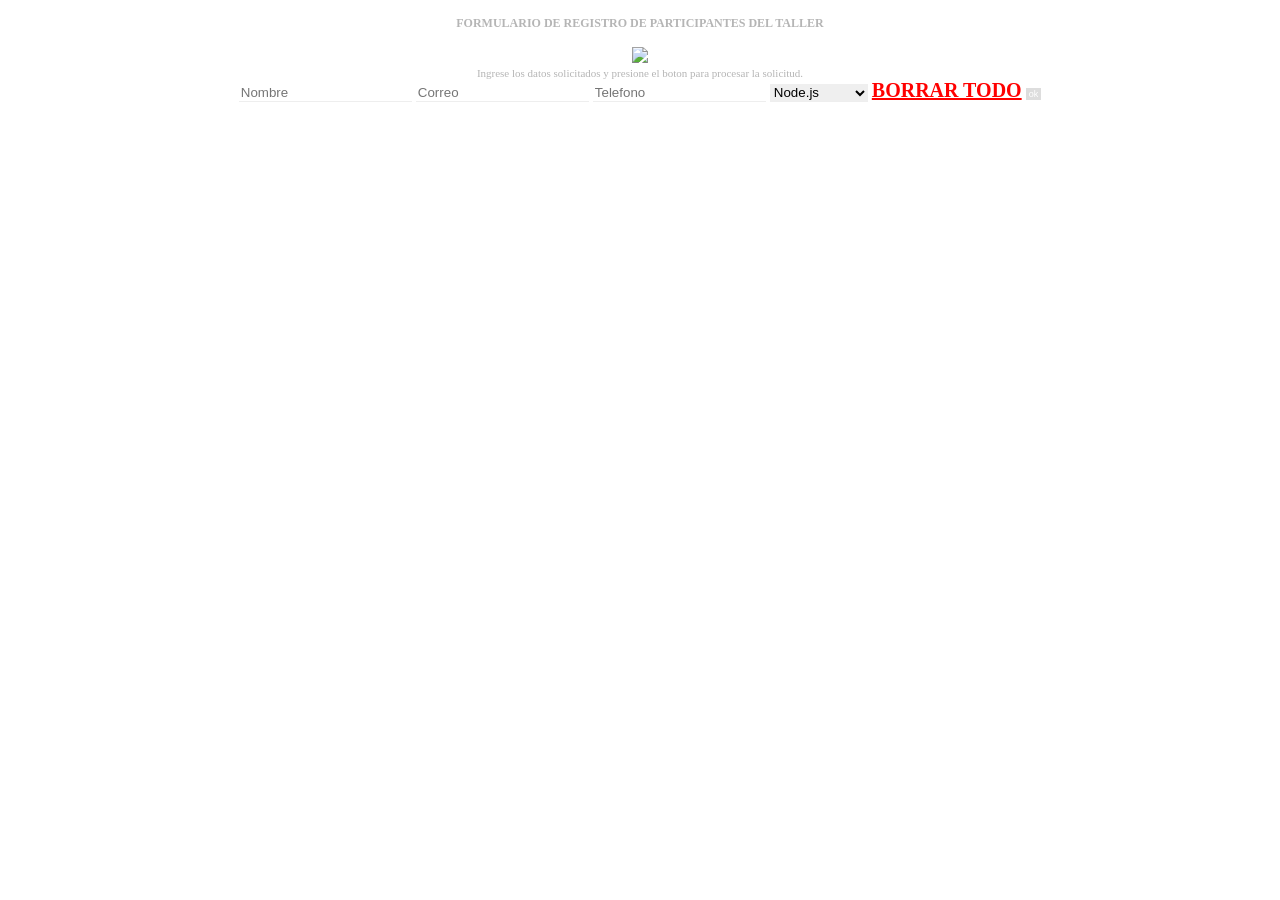
==== index.html @ 878ae9d2 "Agrega version inicial del formulario de inscripcion" ====
<!DOCTYPE html>
<html lang="es">
  <head>
    <meta charset="UTF-8" />
    <title>pagina1</title>
    <link rel="stylesheet" href="estilos.css" />
  </head>
  <body>
    <h4>FORMULARIO DE REGISTRO DE PARTICIPANTES DEL TALLER</h4>
    <img src="img/banner.png" />
    <p>
      Ingrese los datos solicitados y presione el boton para procesar la
      solicitud.
    </p>
    <input id="nombre" placeholder="Nombre" />
    <input id="correo" placeholder="Correo" />
    <input id="telefono" placeholder="Telefono" />
    <select id="taller">
      <option>Node.js</option>
      <option>Figma</option>
      <option>Git</option>
      <option>Testing</option>
      <option>CSS</option>
      <option>APIs</option>
      <option>React</option>
      <option>GitHub</option>
      <option>HTML</option>
      <option>Accesibilidad</option>
      <option>JavaScript</option>
      <option>Markdown</option>
    </select>
    <a href="#" id="borrar">BORRAR TODO</a>
    <button id="enviar">ok</button>
    <script src="app.js"></script>
  </body>
</html>
---- estilos.css ----
body {
  font-family: "Times New Roman";
  text-align: center;
  color: #b5b5b5;
  margin: 0;
}
h4 {
  font-size: 12px;
}
p {
  font-size: 11px;
  margin: 0;
}
input,
select {
  border: none;
  border-bottom: 1px solid #eeeeee;
  margin: 0;
}
button {
  font-size: 9px;
  padding: 1px 3px;
  background: #ddd;
  color: #fff;
  border: none;
}
a {
  color: red;
  font-size: 20px;
  font-weight: bold;
}
*:focus {
  outline: none;
}
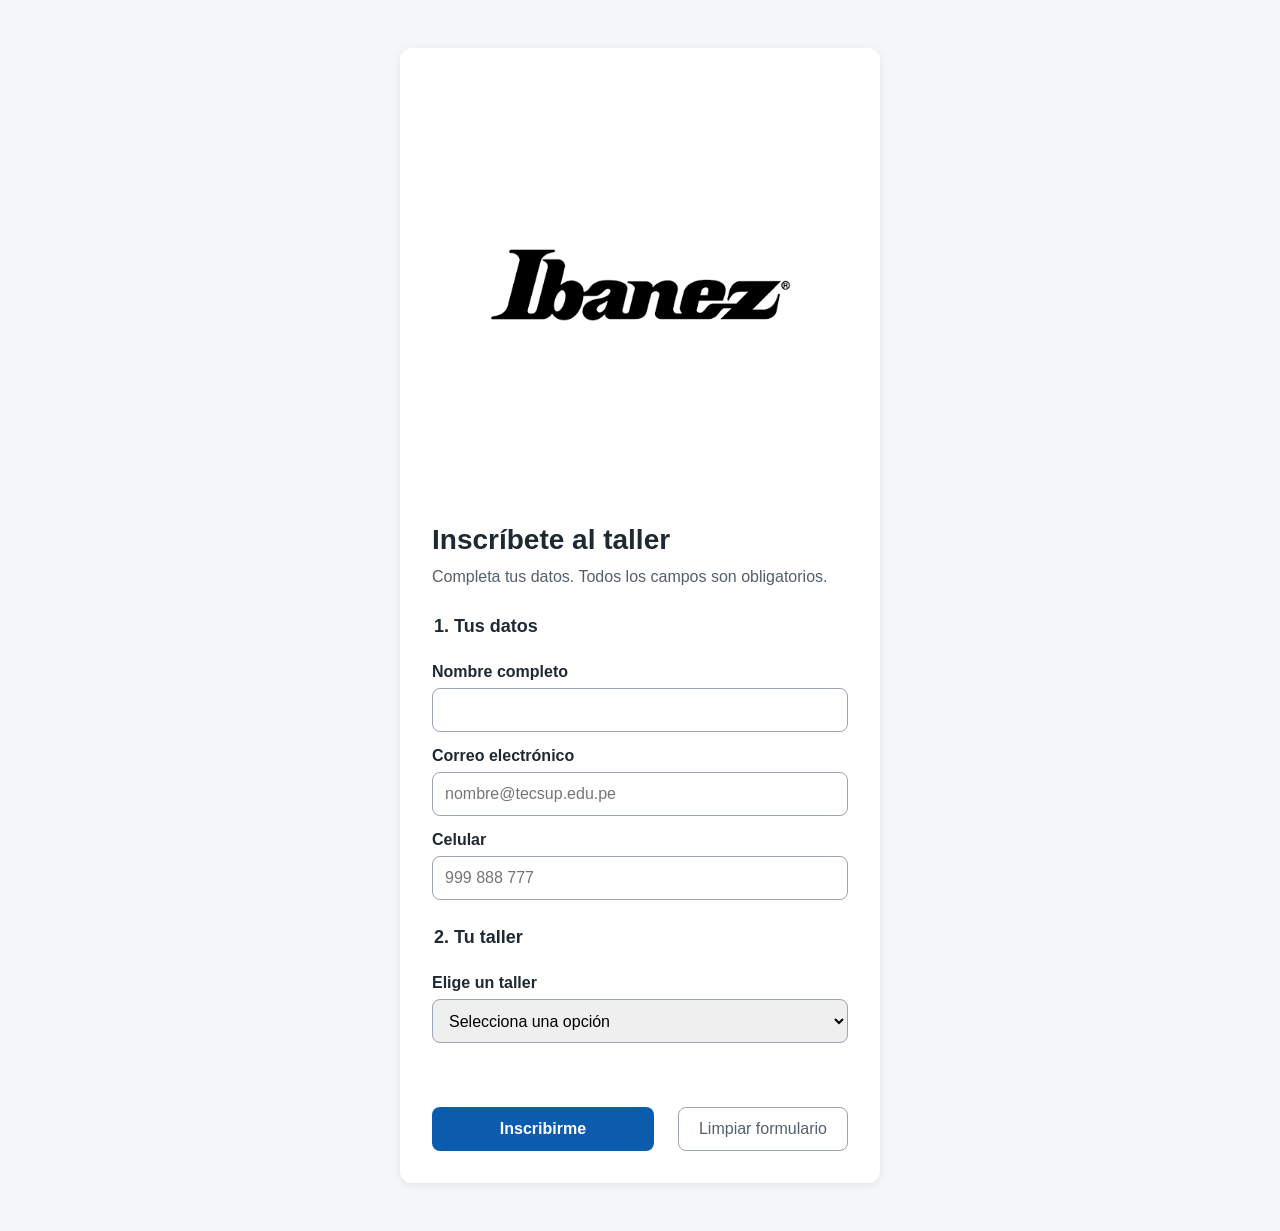
==== commit 0b180dce: "Redisena el formulario aplicando principios de UX/UI" ====
--- a/index.html
+++ b/index.html
@@ -2,35 +2,76 @@
 <html lang="es">
   <head>
     <meta charset="UTF-8" />
-    <title>pagina1</title>
+    <meta name="viewport" content="width=device-width, initial-scale=1.0" />
+    <title>Inscripción al taller</title>
     <link rel="stylesheet" href="estilos.css" />
   </head>
   <body>
-    <h4>FORMULARIO DE REGISTRO DE PARTICIPANTES DEL TALLER</h4>
-    <img src="img/banner.png" />
-    <p>
-      Ingrese los datos solicitados y presione el boton para procesar la
-      solicitud.
-    </p>
-    <input id="nombre" placeholder="Nombre" />
-    <input id="correo" placeholder="Correo" />
-    <input id="telefono" placeholder="Telefono" />
-    <select id="taller">
-      <option>Node.js</option>
-      <option>Figma</option>
-      <option>Git</option>
-      <option>Testing</option>
-      <option>CSS</option>
-      <option>APIs</option>
-      <option>React</option>
-      <option>GitHub</option>
-      <option>HTML</option>
-      <option>Accesibilidad</option>
-      <option>JavaScript</option>
-      <option>Markdown</option>
-    </select>
-    <a href="#" id="borrar">BORRAR TODO</a>
-    <button id="enviar">ok</button>
+    <main class="tarjeta">
+      <img
+        src="img/banner.png"
+        alt="Estudiantes programando en el laboratorio"
+      />
+      <h1>Inscríbete al taller</h1>
+      <p class="ayuda">
+        Completa tus datos. Todos los campos son obligatorios.
+      </p>
+
+      <form id="formulario" novalidate>
+        <fieldset>
+          <legend>1. Tus datos</legend>
+          <label for="nombre">Nombre completo</label>
+          <input id="nombre" type="text" autocomplete="name" required />
+
+          <label for="correo">Correo electrónico</label>
+          <input
+            id="correo"
+            type="email"
+            autocomplete="email"
+            placeholder="nombre@tecsup.edu.pe"
+            required
+          />
+
+          <label for="telefono">Celular</label>
+          <input id="telefono" type="tel" placeholder="999 888 777" required />
+        </fieldset>
+
+        <fieldset>
+          <legend>2. Tu taller</legend>
+          <label for="taller">Elige un taller</label>
+          <select id="taller" required>
+            <option value="">Selecciona una opción</option>
+            <optgroup label="Control de versiones">
+              <option>Git</option>
+              <option>GitHub</option>
+              <option>Markdown</option>
+            </optgroup>
+            <optgroup label="Desarrollo web">
+              <option>HTML</option>
+              <option>CSS</option>
+              <option>JavaScript</option>
+              <option>React</option>
+              <option>Node.js</option>
+              <option>APIs</option>
+            </optgroup>
+            <optgroup label="Diseño y calidad">
+              <option>Figma</option>
+              <option>Accesibilidad</option>
+              <option>Testing</option>
+            </optgroup>
+          </select>
+        </fieldset>
+
+        <p id="mensaje" class="mensaje" role="status"></p>
+
+        <div class="acciones">
+          <button type="submit" class="boton-principal">Inscribirme</button>
+          <button type="reset" class="boton-secundario">
+            Limpiar formulario
+          </button>
+        </div>
+      </form>
+    </main>
     <script src="app.js"></script>
   </body>
 </html>
--- a/estilos.css
+++ b/estilos.css
@@ -1,34 +1,130 @@
+:root {
+  --color-primario: #0b5cad;
+  --color-texto: #1f2933;
+  --color-suave: #52606d;
+  --color-borde: #9aa5b1;
+  --color-fondo: #f4f6f8;
+  --color-error: #b42318;
+  --color-exito: #067647;
+  --espacio: 16px;
+}
+
+* {
+  box-sizing: border-box;
+}
+
 body {
-  font-family: "Times New Roman";
-  text-align: center;
-  color: #b5b5b5;
   margin: 0;
+  padding: var(--espacio);
+  font-family: Arial, Helvetica, sans-serif;
+  font-size: 16px;
+  line-height: 1.5;
+  color: var(--color-texto);
+  background: var(--color-fondo);
 }
-h4 {
-  font-size: 12px;
+
+.tarjeta {
+  max-width: 480px;
+  margin: 32px auto;
+  padding: 32px;
+  background: #ffffff;
+  border-radius: 12px;
+  box-shadow: 0 2px 8px rgba(0, 0, 0, 0.08);
 }
-p {
-  font-size: 11px;
-  margin: 0;
+
+.tarjeta img {
+  width: 100%;
+  border-radius: 8px;
 }
+
+h1 {
+  font-size: 28px;
+  margin: 16px 0 4px;
+}
+.ayuda {
+  color: var(--color-suave);
+  margin: 0 0 24px;
+}
+
+fieldset {
+  border: none;
+  padding: 0;
+  margin: 0 0 24px;
+}
+legend {
+  font-size: 18px;
+  font-weight: bold;
+  margin-bottom: 8px;
+}
+label {
+  display: block;
+  font-weight: bold;
+  margin: 12px 0 4px;
+}
+
 input,
 select {
+  width: 100%;
+  min-height: 44px;
+  padding: 8px 12px;
+  font-size: 16px;
+  border: 1px solid var(--color-borde);
+  border-radius: 8px;
+}
+
+.validado input:invalid,
+.validado select:invalid {
+  border: 2px solid var(--color-error);
+}
+
+.acciones {
+  display: flex;
+  gap: 24px;
+  flex-wrap: wrap;
+}
+
+button {
+  min-height: 44px;
+  padding: 10px 20px;
+  font-size: 16px;
+  border-radius: 8px;
+  cursor: pointer;
+}
+
+.boton-principal {
+  flex: 1;
+  background: var(--color-primario);
+  color: #ffffff;
   border: none;
-  border-bottom: 1px solid #eeeeee;
-  margin: 0;
-}
-button {
-  font-size: 9px;
-  padding: 1px 3px;
-  background: #ddd;
-  color: #fff;
-  border: none;
-}
-a {
-  color: red;
-  font-size: 20px;
   font-weight: bold;
 }
-*:focus {
-  outline: none;
+
+.boton-principal:disabled {
+  opacity: 0.6;
+  cursor: wait;
 }
+
+.boton-secundario {
+  background: transparent;
+  color: var(--color-suave);
+  border: 1px solid var(--color-borde);
+}
+
+:focus-visible {
+  outline: 3px solid #f59e0b;
+  outline-offset: 2px;
+}
+
+.mensaje {
+  min-height: 24px;
+  font-weight: bold;
+}
+.mensaje.error {
+  color: var(--color-error);
+}
+.mensaje.exito {
+  color: var(--color-exito);
+}
+.mensaje.info {
+  color: var(--color-primario);
+}
